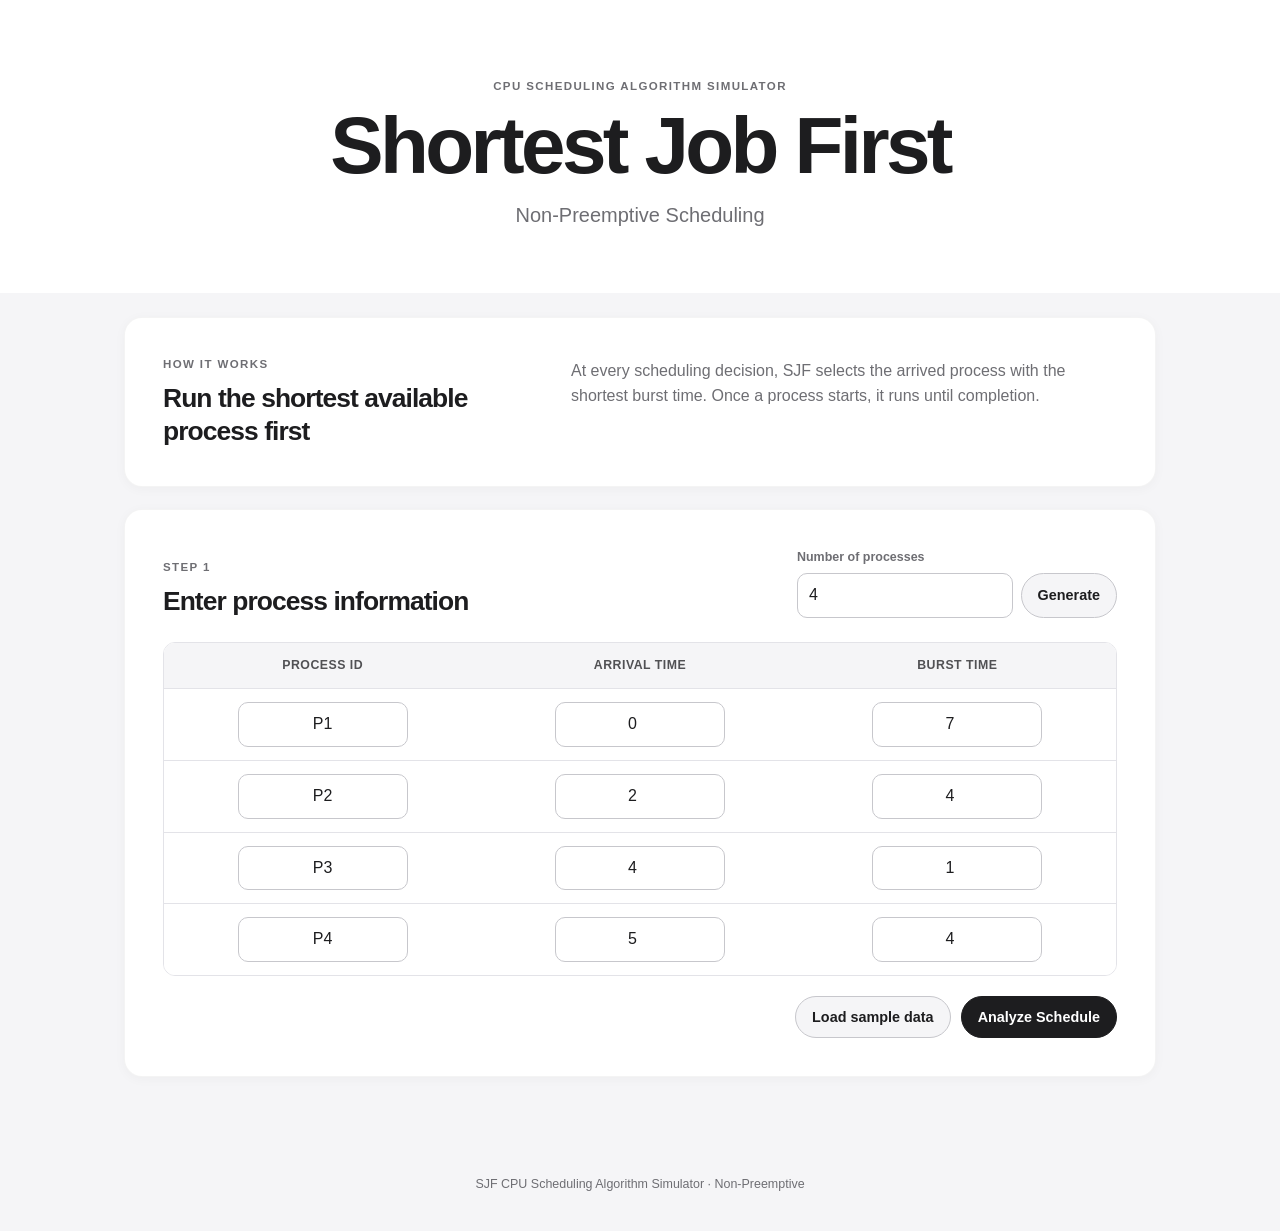
==== index.html @ 1ad519cc "First commit" ====
<!DOCTYPE html>
<html lang="en">
<head>
  <meta charset="UTF-8">
  <meta name="viewport" content="width=device-width, initial-scale=1.0">
  <meta name="description" content="Interactive non-preemptive SJF CPU scheduling simulator">
  <title>SJF CPU Scheduling Simulator</title>
  <link rel="stylesheet" href="style.css">
</head>
<body>
  <header class="site-header">
    <div class="header-content">
      <p class="eyebrow">CPU Scheduling Algorithm Simulator</p>
      <h1>Shortest Job First</h1>
      <p class="subtitle">Non-Preemptive Scheduling</p>
    </div>
  </header>

  <main class="page-shell">
    <section class="card intro-card" aria-labelledby="about-title">
      <div>
        <p class="section-label">How it works</p>
        <h2 id="about-title">Run the shortest available process first</h2>
      </div>
      <p>
        At every scheduling decision, SJF selects the arrived process with the
        shortest burst time. Once a process starts, it runs until completion.
      </p>
    </section>

    <section class="card" aria-labelledby="input-title">
      <div class="section-heading">
        <div>
          <p class="section-label">Step 1</p>
          <h2 id="input-title">Enter process information</h2>
        </div>
        <div class="process-count-control">
          <label for="processCount">Number of processes</label>
          <div class="inline-control">
            <input id="processCount" type="number" min="1" max="20" value="4">
            <button id="generateButton" class="button button-secondary" type="button">Generate</button>
          </div>
        </div>
      </div>

      <div id="inputError" class="alert" role="alert" hidden></div>

      <div class="table-wrapper">
        <table class="data-table input-table">
          <thead>
            <tr>
              <th scope="col">Process ID</th>
              <th scope="col">Arrival Time</th>
              <th scope="col">Burst Time</th>
            </tr>
          </thead>
          <tbody id="processInputBody"></tbody>
        </table>
      </div>

      <div class="actions">
        <button id="sampleButton" class="button button-ghost" type="button">Load sample data</button>
        <button id="analyzeButton" class="button button-primary" type="button">Analyze Schedule</button>
      </div>
    </section>

    <section id="resultsSection" class="results-stack" aria-live="polite" hidden>
      <section class="card" aria-labelledby="results-title">
        <div class="section-heading compact">
          <div>
            <p class="section-label">Step 2</p>
            <h2 id="results-title">Process results</h2>
          </div>
          <span class="status-chip">Analysis complete</span>
        </div>

        <div class="table-wrapper">
          <table class="data-table results-table">
            <thead>
              <tr>
                <th scope="col">Process</th>
                <th scope="col">Arrival</th>
                <th scope="col">Burst</th>
                <th scope="col">Start</th>
                <th scope="col">Completion</th>
                <th scope="col">Waiting</th>
                <th scope="col">Turnaround</th>
              </tr>
            </thead>
            <tbody id="resultsBody"></tbody>
          </table>
        </div>

        <div class="summary-grid">
          <article class="summary-card">
            <span>Average Waiting Time</span>
            <strong id="averageWaiting">0.00</strong>
            <small>time units</small>
          </article>
          <article class="summary-card">
            <span>Average Turnaround Time</span>
            <strong id="averageTurnaround">0.00</strong>
            <small>time units</small>
          </article>
          <article class="summary-card">
            <span>CPU Completion Time</span>
            <strong id="completionTime">0</strong>
            <small>time units</small>
          </article>
        </div>
      </section>

      <section class="card" aria-labelledby="gantt-title">
        <div class="section-heading compact">
          <div>
            <p class="section-label">Step 3</p>
            <h2 id="gantt-title">Interactive Gantt chart</h2>
          </div>
          <p class="hover-hint">Hover over a block to inspect the ready queue</p>
        </div>

        <div id="ganttChart" class="gantt-chart" aria-label="CPU execution timeline"></div>
        <div id="timeAxis" class="time-axis" aria-hidden="true"></div>

        <div id="queuePanel" class="queue-panel">
          <div>
            <span class="queue-label">Time</span>
            <strong id="hoverTime">-</strong>
          </div>
          <div>
            <span class="queue-label">CPU</span>
            <strong id="hoverCpu">Hover over the chart</strong>
          </div>
          <div>
            <span class="queue-label">Ready Queue</span>
            <strong id="hoverQueue">-</strong>
          </div>
        </div>
      </section>
    </section>
  </main>

  <footer>
    SJF CPU Scheduling Algorithm Simulator &middot; Non-Preemptive
  </footer>

  <script src="script.js"></script>
</body>
</html>
---- style.css ----
:root {
  --page: #f5f5f7;
  --surface: #ffffff;
  --surface-soft: #f5f5f7;
  --text: #1d1d1f;
  --text-soft: #6e6e73;
  --border: #e3e3e8;
  --border-strong: #c7c7cc;
  --accent: #1d1d1f;
  --accent-hover: #000000;
  --accent-soft: #eeeeef;
  --error: #9f2d28;
  --error-soft: #fff0ee;
  --radius: 18px;
}

* {
  box-sizing: border-box;
}

html {
  color-scheme: light;
  scroll-behavior: smooth;
}

body {
  margin: 0;
  color: var(--text);
  background: var(--page);
  font-family: -apple-system, BlinkMacSystemFont, "SF Pro Display", "SF Pro Text", "Helvetica Neue", Arial, sans-serif;
  font-size: 16px;
  line-height: 1.55;
  -webkit-font-smoothing: antialiased;
}

button,
input {
  font: inherit;
}

button {
  cursor: pointer;
}

.site-header {
  padding: 78px 24px 62px;
  color: var(--text);
  background: var(--surface);
  border-bottom: 0;
}

.header-content,
.page-shell {
  width: min(1080px, 100%);
  margin: 0 auto;
}

.header-content {
  text-align: center;
}

.eyebrow,
.section-label {
  margin: 0 0 8px;
  color: var(--text-soft);
  font-size: 0.72rem;
  font-weight: 650;
  letter-spacing: 0.12em;
  text-transform: uppercase;
}

.site-header h1 {
  max-width: 820px;
  margin: 0 auto;
  color: var(--text);
  font-size: clamp(2.7rem, 7vw, 5rem);
  font-weight: 700;
  line-height: 1.05;
  letter-spacing: -0.045em;
}

.subtitle {
  margin: 12px 0 0;
  color: var(--text-soft);
  font-size: clamp(1rem, 2vw, 1.25rem);
}

.page-shell {
  padding: 24px 24px 72px;
}

.card {
  margin-bottom: 22px;
  padding: clamp(24px, 4vw, 38px);
  background: var(--surface);
  border: 1px solid rgba(0, 0, 0, 0.045);
  border-radius: var(--radius);
  box-shadow: 0 2px 12px rgba(0, 0, 0, 0.035);
}

.intro-card {
  display: grid;
  grid-template-columns: minmax(220px, 0.8fr) minmax(320px, 1.2fr);
  align-items: start;
  gap: 44px;
}

.intro-card p:last-child {
  max-width: 650px;
  margin: 3px 0 0;
  color: var(--text-soft);
}

h2 {
  margin: 0;
  color: var(--text);
  font-size: clamp(1.3rem, 2.5vw, 1.65rem);
  font-weight: 700;
  line-height: 1.25;
  letter-spacing: -0.035em;
}

.section-heading {
  display: flex;
  justify-content: space-between;
  align-items: flex-end;
  gap: 32px;
  margin-bottom: 24px;
}

.section-heading.compact {
  align-items: center;
}

.process-count-control {
  width: 320px;
  max-width: 100%;
}

label,
.queue-label {
  display: block;
  margin-bottom: 6px;
  color: var(--text-soft);
  font-size: 0.78rem;
  font-weight: 650;
}

.inline-control {
  display: flex;
  gap: 8px;
}

input {
  width: 100%;
  min-height: 42px;
  padding: 9px 11px;
  color: var(--text);
  background: var(--surface);
  border: 1px solid var(--border-strong);
  border-radius: 10px;
  outline: none;
  transition: border-color 150ms ease, box-shadow 150ms ease;
}

input:hover {
  border-color: #a1a1a6;
}

input:focus {
  border-color: #86868b;
  box-shadow: 0 0 0 4px rgba(0, 0, 0, 0.07);
}

.table-wrapper {
  overflow-x: auto;
  border: 1px solid var(--border);
  border-radius: 12px;
}

.data-table {
  width: 100%;
  min-width: 620px;
  border-collapse: collapse;
  background: var(--surface);
}

.data-table th,
.data-table td {
  padding: 13px 16px;
  text-align: center;
  border-bottom: 1px solid var(--border);
}

.data-table th {
  color: #515154;
  background: #f5f5f7;
  font-size: 0.77rem;
  font-weight: 700;
  letter-spacing: 0.04em;
  text-transform: uppercase;
}

.data-table tbody tr:last-child td {
  border-bottom: 0;
}

.data-table tbody tr:hover {
  background: #fafafa;
}

.input-table input {
  max-width: 170px;
  margin: 0 auto;
  text-align: center;
}

.results-table td:first-child {
  color: var(--text);
}

.actions {
  display: flex;
  justify-content: flex-end;
  gap: 10px;
  margin-top: 20px;
}

.button {
  min-height: 42px;
  padding: 9px 16px;
  border: 1px solid transparent;
  border-radius: 980px;
  font-size: 0.9rem;
  font-weight: 650;
  transition: background-color 150ms ease, border-color 150ms ease;
}

.button-primary {
  color: #fff;
  background: #1d1d1f;
  border-color: #1d1d1f;
}

.button-primary:hover {
  background: #000;
  border-color: #000;
}

.button-secondary,
.button-ghost {
  color: var(--text);
  background: #f5f5f7;
  border-color: var(--border-strong);
}

.button-secondary:hover,
.button-ghost:hover {
  background: #e8e8ed;
  border-color: #b8b8bd;
}

.button:focus-visible {
  outline: 4px solid rgba(0, 0, 0, 0.1);
  outline-offset: 2px;
}

.alert {
  margin: 0 0 18px;
  padding: 11px 13px;
  color: var(--error);
  background: var(--error-soft);
  border: 1px solid #e7b7b2;
  border-radius: 6px;
  font-size: 0.9rem;
  font-weight: 600;
}

.results-stack[hidden],
.alert[hidden] {
  display: none;
}

.status-chip {
  display: inline-flex;
  align-items: center;
  gap: 7px;
  color: #515154;
  font-size: 0.78rem;
  font-weight: 650;
}

.status-chip::before {
  width: 7px;
  height: 7px;
  content: "";
  background: #34c759;
  border-radius: 50%;
}

.summary-grid {
  display: grid;
  grid-template-columns: repeat(3, 1fr);
  gap: 12px;
  margin-top: 18px;
}

.summary-card {
  padding: 18px;
  background: #f5f5f7;
  border: 0;
  border-radius: 14px;
}

.summary-card span,
.summary-card small {
  display: block;
  color: var(--text-soft);
}

.summary-card span {
  font-size: 0.8rem;
  font-weight: 650;
}

.summary-card strong {
  display: block;
  margin: 3px 0 0;
  color: var(--text);
  font-size: 1.8rem;
  font-weight: 700;
  line-height: 1.2;
  letter-spacing: -0.025em;
}

.summary-card small {
  margin-top: 2px;
  font-size: 0.73rem;
}

.hover-hint {
  margin: 0;
  color: var(--text-soft);
  font-size: 0.82rem;
}

.gantt-chart {
  display: flex;
  width: 100%;
  min-height: 84px;
  overflow: hidden;
  background: var(--surface-soft);
  border: 1px solid var(--border);
  border-radius: 14px;
}

.gantt-segment {
  position: relative;
  display: flex;
  flex: 1 0 0;
  flex-direction: column;
  align-items: center;
  justify-content: center;
  min-width: 70px;
  padding: 11px 8px;
  color: #fff;
  background: #2c2c2e !important;
  border: 0;
  border-right: 1px solid rgba(255, 255, 255, 0.5);
  transition: filter 150ms ease;
}

.gantt-segment:nth-child(even) {
  background: #48484a !important;
}

.gantt-segment:last-child {
  border-right: 0;
}

.gantt-segment:hover,
.gantt-segment:focus-visible {
  z-index: 1;
  filter: brightness(1.1);
  outline: 2px solid #fff;
  outline-offset: -4px;
}

.gantt-segment.idle {
  color: #3a3a3c;
  background: #d1d1d6 !important;
}

.segment-name {
  font-size: 0.92rem;
  font-weight: 700;
}

.segment-range {
  margin-top: 2px;
  font-size: 0.7rem;
  opacity: 0.82;
}

.time-axis {
  position: relative;
  height: 32px;
  margin: 0 3px;
}

.time-mark {
  position: absolute;
  top: 7px;
  color: var(--text-soft);
  font-size: 0.7rem;
  transform: translateX(-50%);
}

.time-mark:first-child {
  transform: none;
}

.time-mark:last-child {
  transform: translateX(-100%);
}

.queue-panel {
  display: grid;
  grid-template-columns: 0.55fr 0.8fr 1.65fr;
  overflow: hidden;
  border: 1px solid var(--border);
  border-radius: 14px;
}

.queue-panel > div {
  min-width: 0;
  padding: 14px 16px;
  background: #fafafa;
  border-right: 1px solid var(--border);
}

.queue-panel > div:last-child {
  border-right: 0;
}

.queue-panel strong {
  display: block;
  font-size: 0.92rem;
  font-weight: 650;
  overflow-wrap: anywhere;
}

.queue-label {
  margin: 0 0 3px;
  font-size: 0.68rem;
  letter-spacing: 0.07em;
  text-transform: uppercase;
}

footer {
  padding: 4px 24px 36px;
  color: var(--text-soft);
  text-align: center;
  font-size: 0.78rem;
}

@media (max-width: 760px) {
  .site-header {
    padding: 40px 20px 32px;
  }

  .page-shell {
    padding: 24px 16px 48px;
  }

  .card {
    padding: 22px 18px;
  }

  .intro-card,
  .summary-grid,
  .queue-panel {
    grid-template-columns: 1fr;
  }

  .intro-card {
    gap: 16px;
  }

  .section-heading {
    align-items: stretch;
    flex-direction: column;
    gap: 16px;
  }

  .section-heading.compact {
    align-items: flex-start;
  }

  .process-count-control {
    width: 100%;
  }

  .actions {
    flex-direction: column-reverse;
  }

  .button {
    width: 100%;
  }

  .gantt-chart {
    overflow-x: auto;
  }

  .queue-panel > div {
    border-right: 0;
    border-bottom: 1px solid var(--border);
  }

  .queue-panel > div:last-child {
    border-bottom: 0;
  }
}

@media (max-width: 480px) {
  .site-header h1 {
    font-size: 2.15rem;
  }

  .inline-control {
    align-items: stretch;
    flex-direction: column;
  }

  .data-table th,
  .data-table td {
    padding: 11px 12px;
  }
}

@media (prefers-reduced-motion: reduce) {
  html {
    scroll-behavior: auto;
  }

  *,
  *::before,
  *::after {
    transition-duration: 0.01ms !important;
  }
}

@media print {
  body {
    background: #fff;
  }

  .site-header,
  .page-shell {
    width: 100%;
  }

  .site-header {
    padding: 24px 0;
  }

  .page-shell {
    padding: 20px 0;
  }

  .card {
    break-inside: avoid;
    box-shadow: none;
  }

  .actions {
    display: none;
  }
}
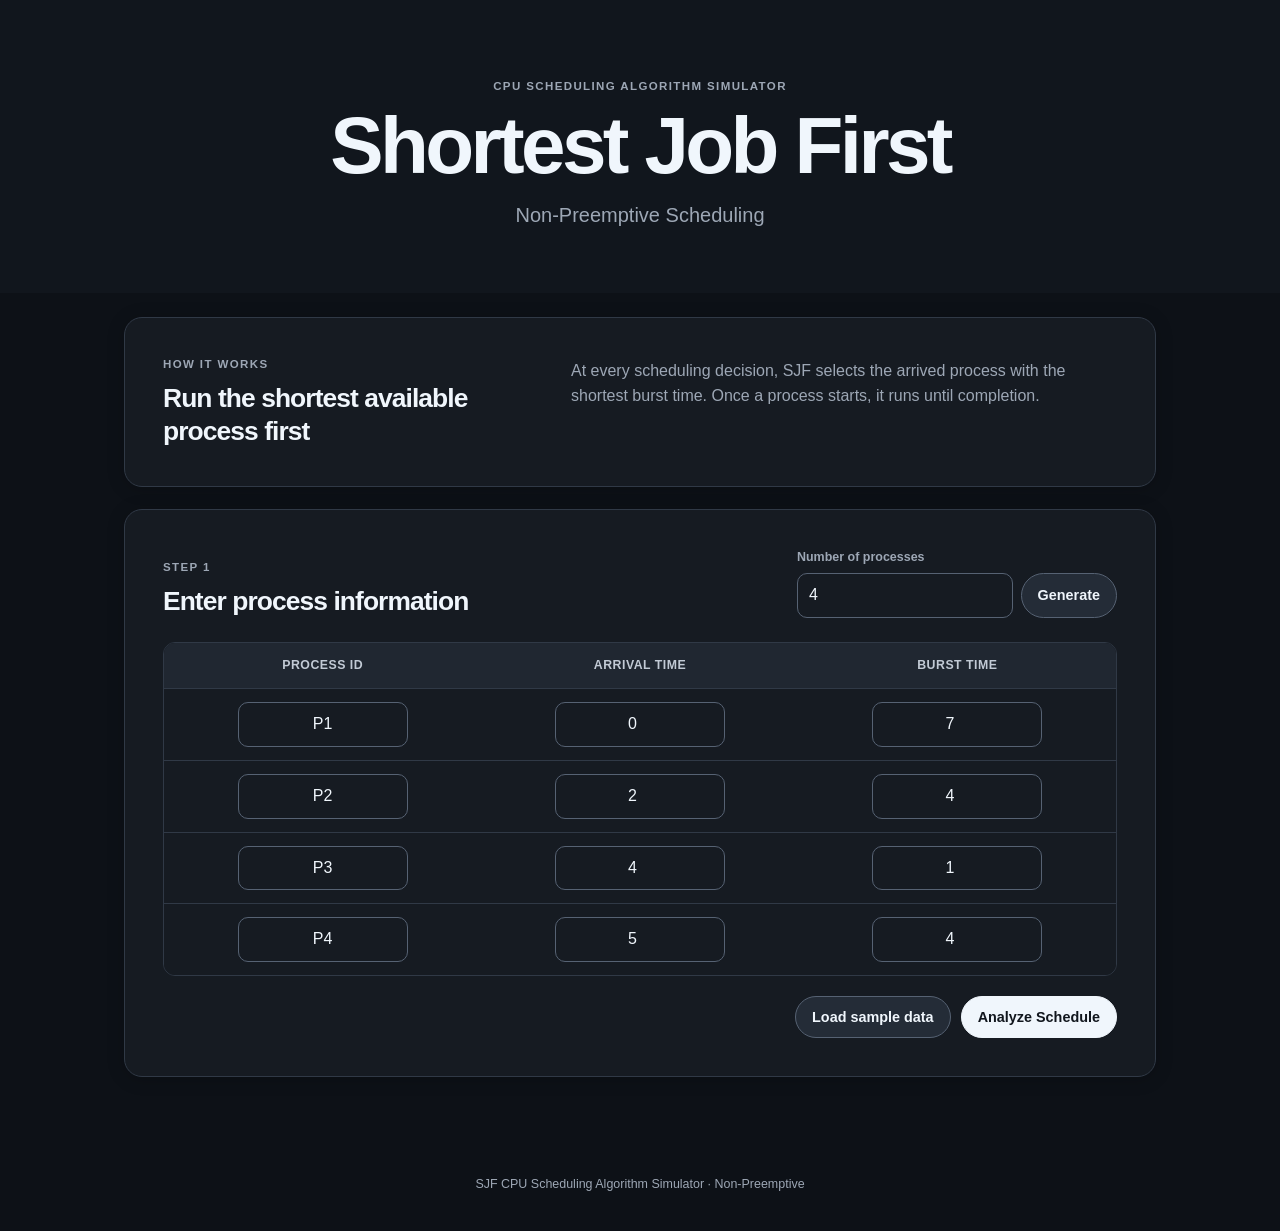
==== commit 7fc0bcbc: "Update simulator and remove old files" ====
--- a/index.html
+++ b/index.html
@@ -5,7 +5,589 @@
   <meta name="viewport" content="width=device-width, initial-scale=1.0">
   <meta name="description" content="Interactive non-preemptive SJF CPU scheduling simulator">
   <title>SJF CPU Scheduling Simulator</title>
-  <link rel="stylesheet" href="style.css">
+  <style>
+:root {
+  --page: #0d1117;
+  --surface: #161b22;
+  --surface-soft: #1c232d;
+  --text: #f0f6fc;
+  --text-soft: #9da7b5;
+  --border: #303946;
+  --border-strong: #566273;
+  --accent: #f0f6fc;
+  --accent-hover: #ffffff;
+  --accent-soft: #252d38;
+  --error: #ff9b9b;
+  --error-soft: #3a2024;
+  --radius: 18px;
+}
+
+* {
+  box-sizing: border-box;
+}
+
+html {
+  color-scheme: dark;
+  scroll-behavior: smooth;
+}
+
+body {
+  margin: 0;
+  color: var(--text);
+  background: var(--page);
+  font-family: -apple-system, BlinkMacSystemFont, "SF Pro Display", "SF Pro Text", "Helvetica Neue", Arial, sans-serif;
+  font-size: 16px;
+  line-height: 1.55;
+  -webkit-font-smoothing: antialiased;
+}
+
+button,
+input {
+  font: inherit;
+}
+
+button {
+  cursor: pointer;
+}
+
+.site-header {
+  padding: 78px 24px 62px;
+  color: var(--text);
+  background: #11161d;
+  border-bottom: 0;
+}
+
+.header-content,
+.page-shell {
+  width: min(1080px, 100%);
+  margin: 0 auto;
+}
+
+.header-content {
+  text-align: center;
+}
+
+.eyebrow,
+.section-label {
+  margin: 0 0 8px;
+  color: var(--text-soft);
+  font-size: 0.72rem;
+  font-weight: 650;
+  letter-spacing: 0.12em;
+  text-transform: uppercase;
+}
+
+.site-header h1 {
+  max-width: 820px;
+  margin: 0 auto;
+  color: var(--text);
+  font-size: clamp(2.7rem, 7vw, 5rem);
+  font-weight: 700;
+  line-height: 1.05;
+  letter-spacing: -0.045em;
+}
+
+.subtitle {
+  margin: 12px 0 0;
+  color: var(--text-soft);
+  font-size: clamp(1rem, 2vw, 1.25rem);
+}
+
+.page-shell {
+  padding: 24px 24px 72px;
+}
+
+.card {
+  margin-bottom: 22px;
+  padding: clamp(24px, 4vw, 38px);
+  background: var(--surface);
+  border: 1px solid var(--border);
+  border-radius: var(--radius);
+  box-shadow: 0 2px 18px rgba(0, 0, 0, 0.2);
+}
+
+.intro-card {
+  display: grid;
+  grid-template-columns: minmax(220px, 0.8fr) minmax(320px, 1.2fr);
+  align-items: start;
+  gap: 44px;
+}
+
+.intro-card p:last-child {
+  max-width: 650px;
+  margin: 3px 0 0;
+  color: var(--text-soft);
+}
+
+h2 {
+  margin: 0;
+  color: var(--text);
+  font-size: clamp(1.3rem, 2.5vw, 1.65rem);
+  font-weight: 700;
+  line-height: 1.25;
+  letter-spacing: -0.035em;
+}
+
+.section-heading {
+  display: flex;
+  justify-content: space-between;
+  align-items: flex-end;
+  gap: 32px;
+  margin-bottom: 24px;
+}
+
+.section-heading.compact {
+  align-items: center;
+}
+
+.process-count-control {
+  width: 320px;
+  max-width: 100%;
+}
+
+label,
+.queue-label {
+  display: block;
+  margin-bottom: 6px;
+  color: var(--text-soft);
+  font-size: 0.78rem;
+  font-weight: 650;
+}
+
+.inline-control {
+  display: flex;
+  gap: 8px;
+}
+
+input {
+  width: 100%;
+  min-height: 42px;
+  padding: 9px 11px;
+  color: var(--text);
+  background: var(--surface);
+  border: 1px solid var(--border-strong);
+  border-radius: 10px;
+  outline: none;
+  transition: border-color 150ms ease, box-shadow 150ms ease;
+}
+
+input:hover {
+  border-color: #7b8798;
+}
+
+input:focus {
+  border-color: #aab7c7;
+  box-shadow: 0 0 0 4px rgba(157, 167, 181, 0.18);
+}
+
+.table-wrapper {
+  overflow-x: auto;
+  border: 1px solid var(--border);
+  border-radius: 12px;
+}
+
+.data-table {
+  width: 100%;
+  min-width: 620px;
+  border-collapse: collapse;
+  background: var(--surface);
+}
+
+.data-table th,
+.data-table td {
+  padding: 13px 16px;
+  text-align: center;
+  border-bottom: 1px solid var(--border);
+}
+
+.data-table th {
+  color: #c2cad5;
+  background: #202731;
+  font-size: 0.77rem;
+  font-weight: 700;
+  letter-spacing: 0.04em;
+  text-transform: uppercase;
+}
+
+.data-table tbody tr:last-child td {
+  border-bottom: 0;
+}
+
+.data-table tbody tr:hover {
+  background: #1b222c;
+}
+
+.input-table input {
+  max-width: 170px;
+  margin: 0 auto;
+  text-align: center;
+}
+
+.results-table td:first-child {
+  color: var(--text);
+}
+
+.actions {
+  display: flex;
+  justify-content: flex-end;
+  gap: 10px;
+  margin-top: 20px;
+}
+
+.button {
+  min-height: 42px;
+  padding: 9px 16px;
+  border: 1px solid transparent;
+  border-radius: 980px;
+  font-size: 0.9rem;
+  font-weight: 650;
+  transition: background-color 150ms ease, border-color 150ms ease;
+}
+
+.button-primary {
+  color: #11161d;
+  background: #f0f6fc;
+  border-color: #f0f6fc;
+}
+
+.button-primary:hover {
+  background: #ffffff;
+  border-color: #ffffff;
+}
+
+.button-secondary,
+.button-ghost {
+  color: var(--text);
+  background: #242c37;
+  border-color: var(--border-strong);
+}
+
+.button-secondary:hover,
+.button-ghost:hover {
+  background: #303a48;
+  border-color: #718096;
+}
+
+.button:focus-visible {
+  outline: 4px solid rgba(240, 246, 252, 0.2);
+  outline-offset: 2px;
+}
+
+.alert {
+  margin: 0 0 18px;
+  padding: 11px 13px;
+  color: var(--error);
+  background: var(--error-soft);
+  border: 1px solid #e7b7b2;
+  border-radius: 6px;
+  font-size: 0.9rem;
+  font-weight: 600;
+}
+
+.results-stack[hidden],
+.alert[hidden] {
+  display: none;
+}
+
+.status-chip {
+  display: inline-flex;
+  align-items: center;
+  gap: 7px;
+  color: #c2cad5;
+  font-size: 0.78rem;
+  font-weight: 650;
+}
+
+.status-chip::before {
+  width: 7px;
+  height: 7px;
+  content: "";
+  background: #34c759;
+  border-radius: 50%;
+}
+
+.summary-grid {
+  display: grid;
+  grid-template-columns: repeat(3, 1fr);
+  gap: 12px;
+  margin-top: 18px;
+}
+
+.summary-card {
+  padding: 18px;
+  background: #202731;
+  border: 1px solid #303946;
+  border-radius: 14px;
+}
+
+.summary-card span,
+.summary-card small {
+  display: block;
+  color: var(--text-soft);
+}
+
+.summary-card span {
+  font-size: 0.8rem;
+  font-weight: 650;
+}
+
+.summary-card strong {
+  display: block;
+  margin: 3px 0 0;
+  color: var(--text);
+  font-size: 1.8rem;
+  font-weight: 700;
+  line-height: 1.2;
+  letter-spacing: -0.025em;
+}
+
+.summary-card small {
+  margin-top: 2px;
+  font-size: 0.73rem;
+}
+
+.hover-hint {
+  margin: 0;
+  color: var(--text-soft);
+  font-size: 0.82rem;
+}
+
+.gantt-chart {
+  display: flex;
+  width: 100%;
+  min-height: 84px;
+  overflow: hidden;
+  background: var(--surface-soft);
+  border: 1px solid var(--border);
+  border-radius: 14px;
+}
+
+.gantt-segment {
+  position: relative;
+  display: flex;
+  flex: 1 0 0;
+  flex-direction: column;
+  align-items: center;
+  justify-content: center;
+  min-width: 70px;
+  padding: 11px 8px;
+  color: #fff;
+  background: #2c2c2e !important;
+  border: 0;
+  border-right: 1px solid rgba(255, 255, 255, 0.5);
+  transition: filter 150ms ease;
+}
+
+.gantt-segment:nth-child(even) {
+  background: #48484a !important;
+}
+
+.gantt-segment:last-child {
+  border-right: 0;
+}
+
+.gantt-segment:hover,
+.gantt-segment:focus-visible {
+  z-index: 1;
+  filter: brightness(1.1);
+  outline: 2px solid #fff;
+  outline-offset: -4px;
+}
+
+.gantt-segment.idle {
+  color: #3a3a3c;
+  background: #d1d1d6 !important;
+}
+
+.segment-name {
+  font-size: 0.92rem;
+  font-weight: 700;
+}
+
+.segment-range {
+  margin-top: 2px;
+  font-size: 0.7rem;
+  opacity: 0.82;
+}
+
+.time-axis {
+  position: relative;
+  height: 32px;
+  margin: 0 3px;
+}
+
+.time-mark {
+  position: absolute;
+  top: 7px;
+  color: var(--text-soft);
+  font-size: 0.7rem;
+  transform: translateX(-50%);
+}
+
+.time-mark:first-child {
+  transform: none;
+}
+
+.time-mark:last-child {
+  transform: translateX(-100%);
+}
+
+.queue-panel {
+  display: grid;
+  grid-template-columns: 0.55fr 0.8fr 1.65fr;
+  overflow: hidden;
+  border: 1px solid var(--border);
+  border-radius: 14px;
+}
+
+.queue-panel > div {
+  min-width: 0;
+  padding: 14px 16px;
+  background: #1b222c;
+  border-right: 1px solid var(--border);
+}
+
+.queue-panel > div:last-child {
+  border-right: 0;
+}
+
+.queue-panel strong {
+  display: block;
+  font-size: 0.92rem;
+  font-weight: 650;
+  overflow-wrap: anywhere;
+}
+
+.queue-label {
+  margin: 0 0 3px;
+  font-size: 0.68rem;
+  letter-spacing: 0.07em;
+  text-transform: uppercase;
+}
+
+footer {
+  padding: 4px 24px 36px;
+  color: var(--text-soft);
+  text-align: center;
+  font-size: 0.78rem;
+}
+
+@media (max-width: 760px) {
+  .site-header {
+    padding: 40px 20px 32px;
+  }
+
+  .page-shell {
+    padding: 24px 16px 48px;
+  }
+
+  .card {
+    padding: 22px 18px;
+  }
+
+  .intro-card,
+  .summary-grid,
+  .queue-panel {
+    grid-template-columns: 1fr;
+  }
+
+  .intro-card {
+    gap: 16px;
+  }
+
+  .section-heading {
+    align-items: stretch;
+    flex-direction: column;
+    gap: 16px;
+  }
+
+  .section-heading.compact {
+    align-items: flex-start;
+  }
+
+  .process-count-control {
+    width: 100%;
+  }
+
+  .actions {
+    flex-direction: column-reverse;
+  }
+
+  .button {
+    width: 100%;
+  }
+
+  .gantt-chart {
+    overflow-x: auto;
+  }
+
+  .queue-panel > div {
+    border-right: 0;
+    border-bottom: 1px solid var(--border);
+  }
+
+  .queue-panel > div:last-child {
+    border-bottom: 0;
+  }
+}
+
+@media (max-width: 480px) {
+  .site-header h1 {
+    font-size: 2.15rem;
+  }
+
+  .inline-control {
+    align-items: stretch;
+    flex-direction: column;
+  }
+
+  .data-table th,
+  .data-table td {
+    padding: 11px 12px;
+  }
+}
+
+@media (prefers-reduced-motion: reduce) {
+  html {
+    scroll-behavior: auto;
+  }
+
+  *,
+  *::before,
+  *::after {
+    transition-duration: 0.01ms !important;
+  }
+}
+
+@media print {
+  body {
+    background: #fff;
+  }
+
+  .site-header,
+  .page-shell {
+    width: 100%;
+  }
+
+  .site-header {
+    padding: 24px 0;
+  }
+
+  .page-shell {
+    padding: 20px 0;
+  }
+
+  .card {
+    break-inside: avoid;
+    box-shadow: none;
+  }
+
+  .actions {
+    display: none;
+  }
+}
+
+  </style>
 </head>
 <body>
   <header class="site-header">
@@ -144,6 +726,272 @@
     SJF CPU Scheduling Algorithm Simulator &middot; Non-Preemptive
   </footer>
 
-  <script src="script.js"></script>
+  <script>
+const processCountInput = document.getElementById("processCount");
+const generateButton = document.getElementById("generateButton");
+const sampleButton = document.getElementById("sampleButton");
+const analyzeButton = document.getElementById("analyzeButton");
+const processInputBody = document.getElementById("processInputBody");
+const inputError = document.getElementById("inputError");
+const resultsSection = document.getElementById("resultsSection");
+const resultsBody = document.getElementById("resultsBody");
+const ganttChart = document.getElementById("ganttChart");
+const timeAxis = document.getElementById("timeAxis");
+
+const sampleProcesses = [
+  { id: "P1", arrival: 0, burst: 7 },
+  { id: "P2", arrival: 2, burst: 4 },
+  { id: "P3", arrival: 4, burst: 1 },
+  { id: "P4", arrival: 5, burst: 4 }
+];
+
+const ganttColors = ["#2563eb", "#7c3aed", "#0891b2", "#059669", "#db6b13", "#be185d"];
+
+let latestProcesses = [];
+let latestTimeline = [];
+
+function showError(message) {
+  inputError.textContent = message;
+  inputError.hidden = false;
+}
+
+function clearError() {
+  inputError.hidden = true;
+  inputError.textContent = "";
+}
+
+function createProcessRows(count, values = []) {
+  processInputBody.innerHTML = "";
+
+  for (let index = 0; index < count; index += 1) {
+    const process = values[index] || { id: `P${index + 1}`, arrival: index, burst: index + 2 };
+    const row = document.createElement("tr");
+    row.innerHTML = `
+      <td><input class="process-id" type="text" value="${process.id}" aria-label="Process ${index + 1} ID"></td>
+      <td><input class="arrival-time" type="number" min="0" step="1" value="${process.arrival}" aria-label="${process.id} arrival time"></td>
+      <td><input class="burst-time" type="number" min="1" step="1" value="${process.burst}" aria-label="${process.id} burst time"></td>
+    `;
+    processInputBody.appendChild(row);
+  }
+
+  resultsSection.hidden = true;
+  clearError();
+}
+
+function generateRows() {
+  const count = Number(processCountInput.value);
+
+  if (!Number.isInteger(count) || count < 1 || count > 20) {
+    showError("Enter a whole number from 1 to 20 for the number of processes.");
+    return;
+  }
+
+  createProcessRows(count);
+}
+
+function loadSampleData() {
+  processCountInput.value = sampleProcesses.length;
+  createProcessRows(sampleProcesses.length, sampleProcesses);
+}
+
+function readAndValidateProcesses() {
+  const rows = [...processInputBody.querySelectorAll("tr")];
+  const processes = [];
+  const usedIds = new Set();
+
+  for (let index = 0; index < rows.length; index += 1) {
+    const id = rows[index].querySelector(".process-id").value.trim();
+    const arrivalText = rows[index].querySelector(".arrival-time").value;
+    const burstText = rows[index].querySelector(".burst-time").value;
+    const arrival = Number(arrivalText);
+    const burst = Number(burstText);
+
+    if (!id) {
+      throw new Error(`Process ${index + 1}: Process ID is required.`);
+    }
+
+    if (usedIds.has(id.toLowerCase())) {
+      throw new Error(`Process ID "${id}" is duplicated. Use a unique ID for every process.`);
+    }
+
+    if (arrivalText === "" || !Number.isInteger(arrival) || arrival < 0) {
+      throw new Error(`${id}: Arrival Time must be a whole number of 0 or greater.`);
+    }
+
+    if (burstText === "" || !Number.isInteger(burst) || burst <= 0) {
+      throw new Error(`${id}: Burst Time must be a whole number greater than 0.`);
+    }
+
+    usedIds.add(id.toLowerCase());
+    processes.push({ id, arrival, burst, order: index });
+  }
+
+  return processes;
+}
+
+function runNonPreemptiveSjf(inputProcesses) {
+  const remaining = inputProcesses.map(process => ({ ...process }));
+  const scheduled = [];
+  const timeline = [];
+  let currentTime = Math.min(...remaining.map(process => process.arrival));
+
+  if (currentTime > 0) {
+    timeline.push({ id: "Idle", start: 0, end: currentTime, idle: true });
+  }
+
+  while (remaining.length > 0) {
+    const ready = remaining
+      .filter(process => process.arrival <= currentTime)
+      .sort((a, b) =>
+        a.burst - b.burst ||
+        a.arrival - b.arrival ||
+        a.order - b.order
+      );
+
+    if (ready.length === 0) {
+      const nextArrival = Math.min(...remaining.map(process => process.arrival));
+      timeline.push({ id: "Idle", start: currentTime, end: nextArrival, idle: true });
+      currentTime = nextArrival;
+      continue;
+    }
+
+    const selected = ready[0];
+    const start = currentTime;
+    const completion = start + selected.burst;
+    const waiting = start - selected.arrival;
+    const turnaround = completion - selected.arrival;
+
+    scheduled.push({ ...selected, start, completion, waiting, turnaround });
+    timeline.push({ id: selected.id, start, end: completion, idle: false });
+    currentTime = completion;
+
+    const selectedIndex = remaining.findIndex(process => process.order === selected.order);
+    remaining.splice(selectedIndex, 1);
+  }
+
+  return { scheduled, timeline };
+}
+
+function renderResults(processes) {
+  resultsBody.innerHTML = "";
+
+  [...processes]
+    .sort((a, b) => a.order - b.order)
+    .forEach(process => {
+      const row = document.createElement("tr");
+      row.innerHTML = `
+        <td><strong>${process.id}</strong></td>
+        <td>${process.arrival}</td>
+        <td>${process.burst}</td>
+        <td>${process.start}</td>
+        <td>${process.completion}</td>
+        <td>${process.waiting}</td>
+        <td>${process.turnaround}</td>
+      `;
+      resultsBody.appendChild(row);
+    });
+
+  const averageWaiting = processes.reduce((sum, process) => sum + process.waiting, 0) / processes.length;
+  const averageTurnaround = processes.reduce((sum, process) => sum + process.turnaround, 0) / processes.length;
+  const completionTime = Math.max(...processes.map(process => process.completion));
+
+  document.getElementById("averageWaiting").textContent = averageWaiting.toFixed(2);
+  document.getElementById("averageTurnaround").textContent = averageTurnaround.toFixed(2);
+  document.getElementById("completionTime").textContent = completionTime;
+}
+
+function readyQueueAt(time, activeSegment) {
+  return latestProcesses
+    .filter(process => {
+      const hasArrived = process.arrival <= time;
+      const notCompleted = process.completion > time;
+      const isNotRunning = activeSegment.id !== process.id;
+      return hasArrived && notCompleted && isNotRunning;
+    })
+    .sort((a, b) => a.burst - b.burst || a.arrival - b.arrival || a.order - b.order)
+    .map(process => process.id);
+}
+
+function updateQueuePanel(segment, time) {
+  const queue = readyQueueAt(time, segment);
+  document.getElementById("hoverTime").textContent = time.toFixed(2).replace(/\.00$/, "");
+  document.getElementById("hoverCpu").textContent = segment.id;
+  document.getElementById("hoverQueue").textContent = queue.length ? queue.join(" → ") : "Empty";
+}
+
+function renderGanttChart(timeline) {
+  ganttChart.innerHTML = "";
+  timeAxis.innerHTML = "";
+
+  const finalTime = timeline[timeline.length - 1].end;
+  const markedTimes = new Set();
+
+  timeline.forEach((segment, index) => {
+    const duration = segment.end - segment.start;
+    const block = document.createElement("button");
+    block.type = "button";
+    block.className = `gantt-segment${segment.idle ? " idle" : ""}`;
+    block.style.flexGrow = duration;
+    block.style.flexBasis = 0;
+    block.style.background = segment.idle ? "" : ganttColors[index % ganttColors.length];
+    block.setAttribute("aria-label", `${segment.id}, time ${segment.start} to ${segment.end}`);
+    block.innerHTML = `
+      <span class="segment-name">${segment.id}</span>
+      <span class="segment-range">${segment.start} - ${segment.end}</span>
+    `;
+
+    const inspectPointer = event => {
+      const rectangle = block.getBoundingClientRect();
+      const ratio = Math.min(1, Math.max(0, (event.clientX - rectangle.left) / rectangle.width));
+      const time = segment.start + ratio * duration;
+      updateQueuePanel(segment, time);
+    };
+
+    block.addEventListener("mousemove", inspectPointer);
+    block.addEventListener("mouseenter", event => updateQueuePanel(segment, segment.start));
+    block.addEventListener("focus", () => updateQueuePanel(segment, segment.start));
+    ganttChart.appendChild(block);
+
+    [segment.start, segment.end].forEach(time => {
+      if (markedTimes.has(time)) return;
+      markedTimes.add(time);
+      const mark = document.createElement("span");
+      mark.className = "time-mark";
+      mark.style.left = `${(time / finalTime) * 100}%`;
+      mark.textContent = time;
+      timeAxis.appendChild(mark);
+    });
+  });
+
+  updateQueuePanel(timeline[0], timeline[0].start);
+}
+
+function analyzeSchedule() {
+  clearError();
+
+  try {
+    const inputProcesses = readAndValidateProcesses();
+    const { scheduled, timeline } = runNonPreemptiveSjf(inputProcesses);
+    latestProcesses = scheduled;
+    latestTimeline = timeline;
+    renderResults(scheduled);
+    renderGanttChart(timeline);
+    resultsSection.hidden = false;
+    resultsSection.scrollIntoView({ behavior: "smooth", block: "start" });
+  } catch (error) {
+    resultsSection.hidden = true;
+    showError(error.message);
+  }
+}
+
+generateButton.addEventListener("click", generateRows);
+sampleButton.addEventListener("click", loadSampleData);
+analyzeButton.addEventListener("click", analyzeSchedule);
+processCountInput.addEventListener("keydown", event => {
+  if (event.key === "Enter") generateRows();
+});
+
+loadSampleData();
+  </script>
 </body>
 </html>
